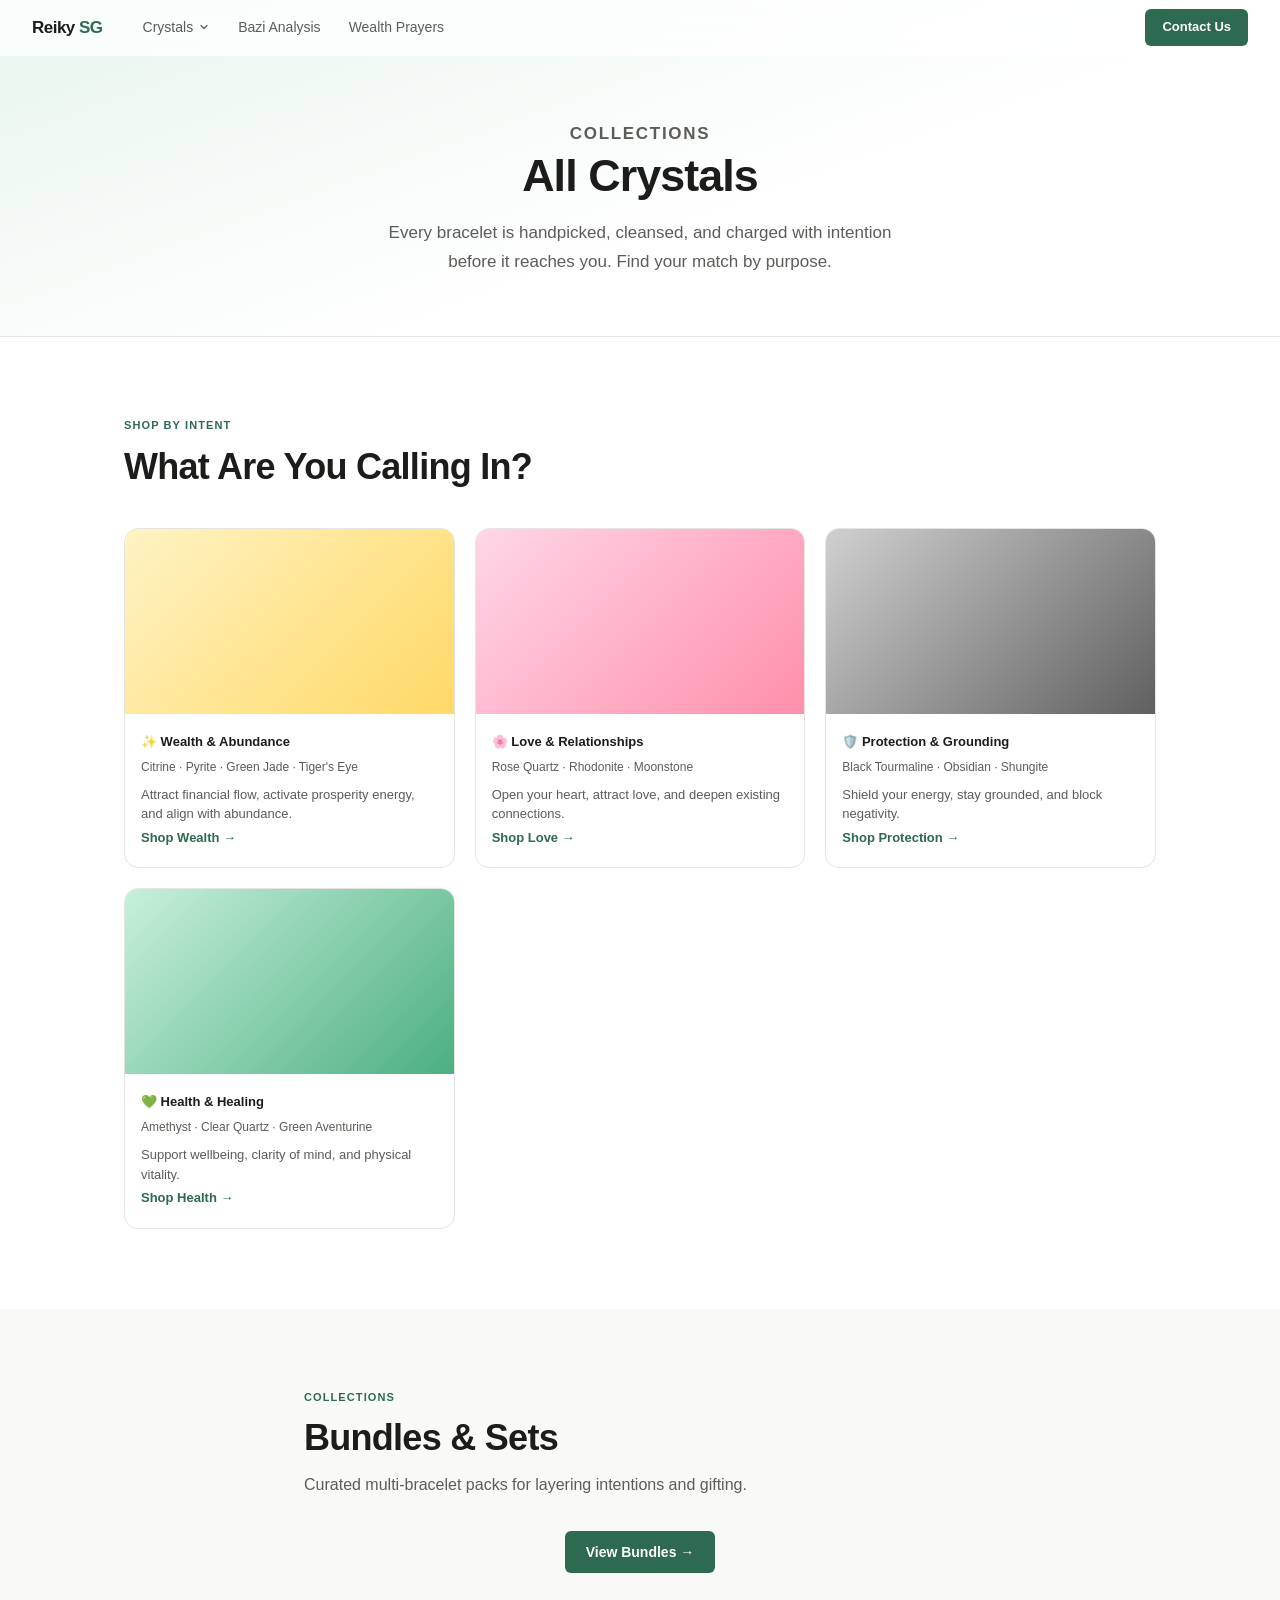
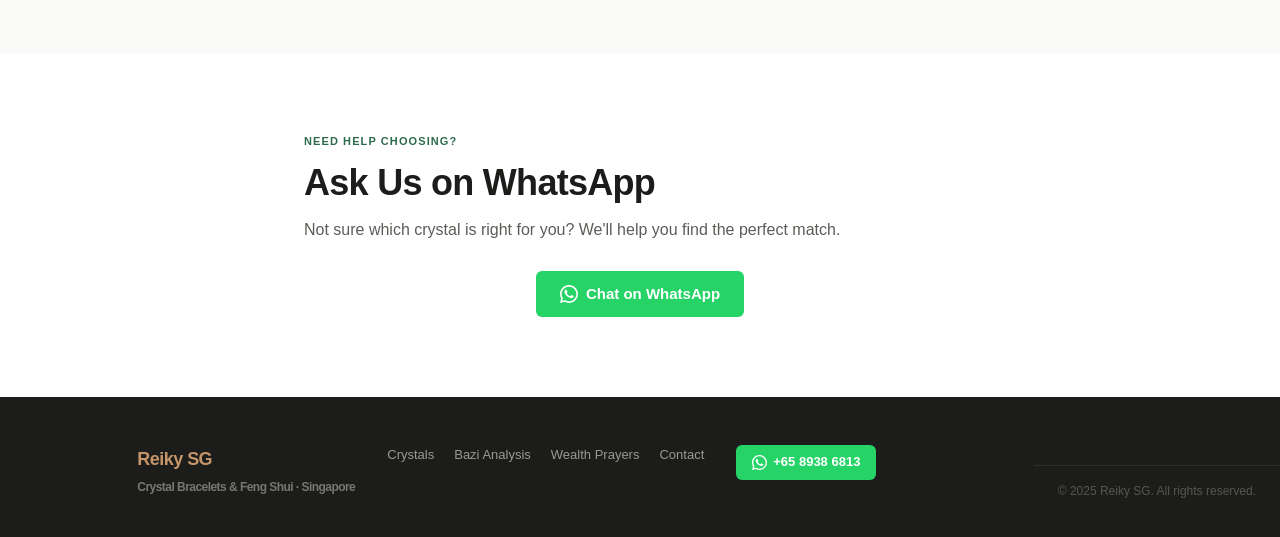
==== crystals/index.html @ 6c7fdbf2 "Initial skeleton: Reiky SG crystal bracelets & feng shui site Full static site with navbar, 9 HTML p" ====
<!DOCTYPE html>
<html lang="en">
<head>
  <meta charset="UTF-8" />
  <meta name="viewport" content="width=device-width, initial-scale=1.0" />
  <title>All Crystals — Reiky SG</title>
  <meta name="description" content="Browse all crystal bracelet collections at Reiky SG. Shop by intention — wealth, love, protection, and healing." />
  <link rel="stylesheet" href="/styles/main.css" />
</head>
<body>

  <div id="nav-root"></div>

  <section class="page-hero">
    <div class="container">
      <p class="section-eyebrow reveal">Collections</p>
      <h1 class="page-hero-title reveal">All Crystals</h1>
      <p class="page-hero-sub reveal">Every bracelet is handpicked, cleansed, and charged with intention before it reaches you. Find your match by purpose.</p>
    </div>
  </section>

  <!-- ── SHOP BY INTENT ── -->
  <section class="section">
    <div class="container">
      <p class="section-eyebrow reveal">Shop by Intent</p>
      <h2 class="section-title reveal">What Are You Calling In?</h2>

      <div class="intent-grid intent-grid--large">

        <a href="/crystals/wealth.html" class="intent-card intent-card--large reveal">
          <div class="intent-img intent-img--wealth"></div>
          <div class="intent-card-body">
            <span class="intent-tag">✨ Wealth &amp; Abundance</span>
            <p class="intent-sub">Citrine · Pyrite · Green Jade · Tiger's Eye</p>
            <p class="intent-desc">Attract financial flow, activate prosperity energy, and align with abundance.</p>
            <span class="service-link">Shop Wealth →</span>
          </div>
        </a>

        <a href="/crystals/love.html" class="intent-card intent-card--large reveal">
          <div class="intent-img intent-img--love"></div>
          <div class="intent-card-body">
            <span class="intent-tag">🌸 Love &amp; Relationships</span>
            <p class="intent-sub">Rose Quartz · Rhodonite · Moonstone</p>
            <p class="intent-desc">Open your heart, attract love, and deepen existing connections.</p>
            <span class="service-link">Shop Love →</span>
          </div>
        </a>

        <a href="/crystals/protection.html" class="intent-card intent-card--large reveal">
          <div class="intent-img intent-img--protection"></div>
          <div class="intent-card-body">
            <span class="intent-tag">🛡️ Protection &amp; Grounding</span>
            <p class="intent-sub">Black Tourmaline · Obsidian · Shungite</p>
            <p class="intent-desc">Shield your energy, stay grounded, and block negativity.</p>
            <span class="service-link">Shop Protection →</span>
          </div>
        </a>

        <a href="/crystals/health.html" class="intent-card intent-card--large reveal">
          <div class="intent-img intent-img--health"></div>
          <div class="intent-card-body">
            <span class="intent-tag">💚 Health &amp; Healing</span>
            <p class="intent-sub">Amethyst · Clear Quartz · Green Aventurine</p>
            <p class="intent-desc">Support wellbeing, clarity of mind, and physical vitality.</p>
            <span class="service-link">Shop Health →</span>
          </div>
        </a>

      </div>
    </div>
  </section>

  <!-- ── BUNDLES ── -->
  <section class="section section-alt">
    <div class="container container--narrow">
      <p class="section-eyebrow reveal">Collections</p>
      <h2 class="section-title reveal">Bundles &amp; Sets</h2>
      <p class="section-sub reveal">Curated multi-bracelet packs for layering intentions and gifting.</p>
      <div style="text-align:center;margin-top:32px;" class="reveal">
        <a href="/crystals/bundles.html" class="btn btn-primary">View Bundles →</a>
      </div>
    </div>
  </section>

  <!-- ── CONTACT ── -->
  <section class="section" id="contact">
    <div class="container container--narrow">
      <p class="section-eyebrow reveal">Need Help Choosing?</p>
      <h2 class="section-title reveal">Ask Us on WhatsApp</h2>
      <p class="section-sub reveal">Not sure which crystal is right for you? We'll help you find the perfect match.</p>
      <div style="text-align:center;margin-top:28px;" class="reveal">
        <a href="https://wa.me/6589386813?text=Hi%20Reiky%20SG!%20I%20need%20help%20choosing%20the%20right%20crystal%20bracelet." class="btn btn-wa" target="_blank" rel="noopener">
          <svg width="18" height="18" viewBox="0 0 24 24" fill="currentColor"><path d="M17.472 14.382c-.297-.149-1.758-.867-2.03-.967-.273-.099-.471-.148-.67.15-.197.297-.767.966-.94 1.164-.173.199-.347.223-.644.075-.297-.15-1.255-.463-2.39-1.475-.883-.788-1.48-1.761-1.653-2.059-.173-.297-.018-.458.13-.606.134-.133.298-.347.446-.52.149-.174.198-.298.298-.497.099-.198.05-.371-.025-.52-.075-.149-.669-1.612-.916-2.207-.242-.579-.487-.5-.669-.51-.173-.008-.371-.01-.57-.01-.198 0-.52.074-.792.372-.272.297-1.04 1.016-1.04 2.479 0 1.462 1.065 2.875 1.213 3.074.149.198 2.096 3.2 5.077 4.487.709.306 1.262.489 1.694.625.712.227 1.36.195 1.871.118.571-.085 1.758-.719 2.006-1.413.248-.694.248-1.289.173-1.413-.074-.124-.272-.198-.57-.347z"/><path d="M12 0C5.373 0 0 5.373 0 12c0 2.127.558 4.126 1.534 5.86L0 24l6.335-1.51A11.955 11.955 0 0012 24c6.627 0 12-5.373 12-12S18.627 0 12 0zm0 21.818a9.818 9.818 0 01-5.001-1.366l-.357-.213-3.76.896.953-3.659-.233-.376A9.792 9.792 0 012.182 12C2.182 6.575 6.575 2.182 12 2.182S21.818 6.575 21.818 12 17.425 21.818 12 21.818z"/></svg>
          Chat on WhatsApp
        </a>
      </div>
    </div>
  </section>

  <footer class="footer">
    <div class="container footer-inner">
      <div class="footer-brand">
        <span class="footer-logo">Reiky <span>SG</span></span>
        <p class="footer-tagline">Crystal Bracelets &amp; Feng Shui · Singapore</p>
      </div>
      <div class="footer-links">
        <a href="/crystals/">Crystals</a>
        <a href="/bazi-analysis.html">Bazi Analysis</a>
        <a href="/wealth-prayers.html">Wealth Prayers</a>
        <a href="/#contact">Contact</a>
      </div>
      <div class="footer-contact">
        <a href="https://wa.me/6589386813" class="btn btn-wa-sm" target="_blank" rel="noopener">
          <svg width="15" height="15" viewBox="0 0 24 24" fill="currentColor"><path d="M17.472 14.382c-.297-.149-1.758-.867-2.03-.967-.273-.099-.471-.148-.67.15-.197.297-.767.966-.94 1.164-.173.199-.347.223-.644.075-.297-.15-1.255-.463-2.39-1.475-.883-.788-1.48-1.761-1.653-2.059-.173-.297-.018-.458.13-.606.134-.133.298-.347.446-.52.149-.174.198-.298.298-.497.099-.198.05-.371-.025-.52-.075-.149-.669-1.612-.916-2.207-.242-.579-.487-.5-.669-.51-.173-.008-.371-.01-.57-.01-.198 0-.52.074-.792.372-.272.297-1.04 1.016-1.04 2.479 0 1.462 1.065 2.875 1.213 3.074.149.198 2.096 3.2 5.077 4.487.709.306 1.262.489 1.694.625.712.227 1.36.195 1.871.118.571-.085 1.758-.719 2.006-1.413.248-.694.248-1.289.173-1.413-.074-.124-.272-.198-.57-.347z"/><path d="M12 0C5.373 0 0 5.373 0 12c0 2.127.558 4.126 1.534 5.86L0 24l6.335-1.51A11.955 11.955 0 0012 24c6.627 0 12-5.373 12-12S18.627 0 12 0zm0 21.818a9.818 9.818 0 01-5.001-1.366l-.357-.213-3.76.896.953-3.659-.233-.376A9.792 9.792 0 012.182 12C2.182 6.575 6.575 2.182 12 2.182S21.818 6.575 21.818 12 17.425 21.818 12 21.818z"/></svg>
          +65 8938 6813
        </a>
      </div>
    </div>
    <div class="footer-bottom">
      <p>&copy; 2025 Reiky SG. All rights reserved.</p>
    </div>
  </footer>

  <script src="/scripts/nav.js"></script>
</body>
</html>
---- styles/main.css ----
/* ── Reset ── */
*, *::before, *::after { box-sizing: border-box; margin: 0; padding: 0; }

/* ── Tokens ── */
:root {
  --bg:           #ffffff;
  --bg-card:      #f9f9f7;
  --bg-hover:     #f0f0ec;
  --border:       #e5e4e0;
  --text:         #1c1c1a;
  --text-muted:   #5c5c58;
  --text-subtle:  #9c9c98;
  --accent:       #2D6A4F;
  --accent-light: #E8F5EE;
  --accent-hover: #255C43;
  --gold:         #C4956A;
  --gold-light:   #FAF3EB;

  --font: 'Inter', -apple-system, BlinkMacSystemFont, 'Segoe UI', sans-serif;
  --radius-sm: 6px;
  --radius-md: 10px;
  --radius-lg: 14px;
  --radius-full: 9999px;
  --shadow-sm: 0 1px 3px rgba(0,0,0,0.08);
  --shadow-md: 0 4px 12px rgba(0,0,0,0.08);
  --shadow-lg: 0 12px 30px rgba(0,0,0,0.10);
  --ease: cubic-bezier(0.4, 0, 0.2, 1);
}

html { font-size: 16px; text-size-adjust: 100%; scroll-behavior: smooth; }
body {
  font-family: var(--font);
  font-size: 16px;
  line-height: 1.6;
  background: var(--bg);
  color: var(--text);
  -webkit-font-smoothing: antialiased;
}
a { color: inherit; text-decoration: none; }
h1,h2,h3,h4,h5,h6 { letter-spacing: -0.02em; line-height: 1.2; }
:focus-visible { outline: 2px solid var(--accent); outline-offset: 3px; border-radius: 4px; }

/* ── Buttons ── */
.btn {
  display: inline-flex; align-items: center; gap: 6px;
  font-family: var(--font); font-size: 14px; font-weight: 600;
  border-radius: var(--radius-sm); cursor: pointer;
  border: 1px solid transparent;
  transition: background 0.15s var(--ease), color 0.15s var(--ease), opacity 0.15s var(--ease);
  white-space: nowrap;
}
.btn-primary { padding: 9px 20px; background: var(--accent); color: #fff; }
.btn-primary:hover { background: var(--accent-hover); }
.btn-outline { padding: 9px 20px; background: var(--bg); color: var(--text); border: 1.5px solid var(--border); border-radius: var(--radius-full); }
.btn-outline:hover { background: var(--bg-card); border-color: var(--text-muted); }
.btn-gold { padding: 9px 20px; background: var(--gold); color: #fff; border-radius: var(--radius-sm); }
.btn-gold:hover { opacity: 0.88; }
.btn-whatsapp { padding: 10px 22px; background: #25D366; color: #fff; border-radius: var(--radius-sm); gap: 8px; font-size: 15px; }
.btn-whatsapp:hover { opacity: 0.88; }
.btn-lg { font-size: 15px; padding: 12px 26px; }

/* ── NAV ── */
.nav {
  position: fixed; top: 0; left: 0; right: 0; z-index: 100;
  height: 56px; display: flex; align-items: center;
  padding: 0 32px; gap: 28px;
  background: rgba(255,255,255,0.75);
  backdrop-filter: blur(18px) saturate(150%);
  -webkit-backdrop-filter: blur(18px) saturate(150%);
  border-bottom: 1px solid transparent;
  transition: background 0.3s var(--ease), border-color 0.3s var(--ease), box-shadow 0.3s var(--ease);
}
.nav.scrolled {
  background: rgba(255,255,255,0.95);
  border-bottom-color: var(--border);
  box-shadow: var(--shadow-sm);
}
.nav-logo {
  font-size: 17px; font-weight: 700; color: var(--text);
  letter-spacing: -0.03em; text-decoration: none; white-space: nowrap;
}
.nav-logo span { color: var(--accent); }
.nav-links {
  display: flex; align-items: center; gap: 4px; flex: 1;
}
.nav-links a, .nav-dropdown-btn {
  font-size: 14px; font-weight: 500; color: var(--text-muted);
  padding: 6px 12px; border-radius: var(--radius-sm);
  background: none; border: none; cursor: pointer; font-family: var(--font);
  display: flex; align-items: center; gap: 5px;
  transition: color 0.15s, background 0.15s;
}
.nav-links a:hover, .nav-dropdown-btn:hover { color: var(--text); background: var(--bg-card); }
.nav-chev { transition: transform 0.2s var(--ease); }
.nav-item { position: relative; }
.nav-item[data-open="true"] .nav-chev { transform: rotate(180deg); }

/* ── NAV DROPDOWN ── */
.nav-dropdown {
  position: absolute; top: calc(100% + 8px); left: 0;
  min-width: 260px; background: var(--bg);
  border: 1px solid var(--border); border-radius: var(--radius-md);
  box-shadow: var(--shadow-lg); padding: 8px;
  opacity: 0; transform: translateY(-6px);
  pointer-events: none;
  transition: opacity 0.18s var(--ease), transform 0.18s var(--ease);
  z-index: 200;
}
.nav-item[data-open="true"] .nav-dropdown { opacity: 1; transform: translateY(0); pointer-events: auto; }

.dropdown-section-head {
  font-size: 11px; font-weight: 600; color: var(--text-subtle);
  text-transform: uppercase; letter-spacing: 0.06em;
  padding: 8px 10px 4px;
}
.dropdown-link {
  display: flex; flex-direction: column; gap: 2px;
  padding: 9px 10px; border-radius: var(--radius-sm);
  transition: background 0.12s;
}
.dropdown-link:hover { background: var(--bg-card); }
.dropdown-link-title { font-size: 13px; font-weight: 500; color: var(--text); }
.dropdown-link-sub { font-size: 12px; color: var(--text-subtle); }
.dropdown-divider { height: 1px; background: var(--border); margin: 6px 0; }

/* ── NAV ACTIONS ── */
.nav-actions { display: flex; align-items: center; gap: 8px; margin-left: auto; }

/* ── NAV MOBILE ── */
.nav-hamburger {
  display: none; flex-direction: column; gap: 5px;
  background: none; border: none; cursor: pointer; padding: 4px; margin-right: 4px;
}
.nav-hamburger span { display: block; width: 20px; height: 2px; background: var(--text); border-radius: 2px; transition: all 0.25s var(--ease); }
.nav-mobile-overlay {
  display: none; position: fixed; inset: 0; background: rgba(0,0,0,0.4); z-index: 90;
}
.nav-mobile-drawer {
  position: fixed; top: 0; right: -100%; width: min(320px, 85vw); height: 100vh;
  background: var(--bg); z-index: 95; padding: 72px 24px 32px;
  overflow-y: auto; transition: right 0.3s var(--ease);
  border-left: 1px solid var(--border);
}
.nav-mobile-drawer.open { right: 0; }
.nav-mobile-drawer a, .nav-mobile-section-btn {
  display: block; padding: 13px 0; font-size: 16px; font-weight: 500;
  border-bottom: 1px solid var(--border); color: var(--text);
  background: none; border-bottom: 1px solid var(--border);
  width: 100%; text-align: left; cursor: pointer; font-family: var(--font);
}
.nav-mobile-sub { padding-left: 16px; display: none; }
.nav-mobile-sub.open { display: block; }
.nav-mobile-sub a { font-size: 14px; color: var(--text-muted); }
@media (max-width: 768px) {
  .nav-hamburger { display: flex; }
  .nav-links, .nav-actions { display: none; }
}

/* ── HERO ── */
.hero {
  min-height: 100vh; display: flex; align-items: center; justify-content: center;
  padding: 120px 24px 80px; text-align: center;
  background: linear-gradient(160deg, var(--gold-light) 0%, var(--bg) 50%, var(--accent-light) 100%);
}
.hero-inner { max-width: 680px; margin: 0 auto; }
.hero-badge {
  display: inline-flex; align-items: center; gap: 8px;
  padding: 5px 14px; background: var(--accent-light);
  border: 1px solid #B8DEC9; border-radius: var(--radius-full);
  font-size: 12px; font-weight: 600; color: var(--accent);
  margin-bottom: 24px; letter-spacing: 0.02em;
}
.hero h1 {
  font-size: clamp(2.2rem, 5vw, 3.5rem); font-weight: 800;
  color: var(--text); margin-bottom: 20px; line-height: 1.1;
  letter-spacing: -0.03em;
}
.hero h1 em { font-style: normal; color: var(--accent); }
.hero p {
  font-size: 1.125rem; color: var(--text-muted); margin-bottom: 36px;
  line-height: 1.7; max-width: 480px; margin-left: auto; margin-right: auto;
}
.hero-cta { display: flex; gap: 12px; justify-content: center; flex-wrap: wrap; margin-bottom: 48px; }
.hero-trust {
  font-size: 12px; color: var(--text-subtle); display: flex;
  align-items: center; gap: 8px; justify-content: center;
}
.hero-trust-dot { width: 4px; height: 4px; border-radius: 50%; background: var(--text-subtle); }

/* ── SECTION SCAFFOLDING ── */
.section { padding: 80px 24px; }
.section-inner { max-width: 1080px; margin: 0 auto; }
.section-label {
  font-size: 11px; font-weight: 700; color: var(--accent);
  text-transform: uppercase; letter-spacing: 0.1em; margin-bottom: 12px;
}
.section-title { font-size: clamp(1.6rem, 3vw, 2.25rem); font-weight: 700; color: var(--text); margin-bottom: 12px; }
.section-sub { font-size: 1rem; color: var(--text-muted); max-width: 520px; line-height: 1.7; }
.section-header { margin-bottom: 48px; }
.section-header--center { text-align: center; }
.section-header--center .section-sub { margin: 0 auto; }
.section-divider { height: 1px; background: var(--border); max-width: 1080px; margin: 0 auto; }

/* ── CARD GRID ── */
.card-grid { display: grid; grid-template-columns: repeat(auto-fill, minmax(280px, 1fr)); gap: 20px; }
.card {
  background: var(--bg-card); border: 1px solid var(--border);
  border-radius: var(--radius-lg); padding: 24px;
  transition: box-shadow 0.2s var(--ease), border-color 0.2s var(--ease);
}
.card:hover { box-shadow: var(--shadow-md); border-color: #ccc; }
.card-icon { font-size: 28px; margin-bottom: 14px; }
.card-title { font-size: 15px; font-weight: 600; color: var(--text); margin-bottom: 8px; }
.card-sub { font-size: 13px; color: var(--text-muted); line-height: 1.6; }
.card-link { font-size: 13px; font-weight: 500; color: var(--accent); margin-top: 14px; display: inline-block; }
.card-link:hover { text-decoration: underline; }

/* ── PRODUCT CARD (crystals) ── */
.product-grid { display: grid; grid-template-columns: repeat(auto-fill, minmax(220px, 1fr)); gap: 20px; }
.product-card {
  background: var(--bg); border: 1px solid var(--border);
  border-radius: var(--radius-lg); overflow: hidden;
  transition: box-shadow 0.2s var(--ease), transform 0.2s var(--ease);
  cursor: pointer;
}
.product-card:hover { box-shadow: var(--shadow-md); transform: translateY(-2px); }
.product-card-img {
  width: 100%; aspect-ratio: 1/1; background: var(--bg-card);
  display: flex; align-items: center; justify-content: center; font-size: 48px;
}
.product-card-body { padding: 14px 16px 18px; }
.product-card-name { font-size: 14px; font-weight: 600; color: var(--text); margin-bottom: 4px; }
.product-card-sub { font-size: 12px; color: var(--text-muted); margin-bottom: 10px; }
.product-card-price { font-size: 15px; font-weight: 700; color: var(--accent); }

/* ── PAGE HERO (inner pages) ── */
.page-hero {
  padding: 120px 24px 60px; text-align: center;
  background: linear-gradient(160deg, var(--accent-light) 0%, var(--bg) 60%);
  border-bottom: 1px solid var(--border);
}
.page-hero h1 { font-size: clamp(1.8rem, 4vw, 2.8rem); font-weight: 800; color: var(--text); margin-bottom: 16px; }
.page-hero p { font-size: 1.0625rem; color: var(--text-muted); max-width: 520px; margin: 0 auto; line-height: 1.7; }

/* ── CONTACT / WHATSAPP SECTION ── */
.contact-section {
  padding: 80px 24px;
  background: var(--bg-card);
  border-top: 1px solid var(--border);
}
.contact-box {
  max-width: 560px; margin: 0 auto;
  background: var(--bg); border: 1px solid var(--border);
  border-radius: var(--radius-lg); padding: 36px;
  box-shadow: var(--shadow-md);
}
.contact-box h2 { font-size: 1.5rem; font-weight: 700; margin-bottom: 8px; }
.contact-box p { font-size: 14px; color: var(--text-muted); margin-bottom: 28px; line-height: 1.6; }
.form-group { margin-bottom: 16px; }
.form-label { display: block; font-size: 13px; font-weight: 500; color: var(--text-muted); margin-bottom: 6px; }
.form-input, .form-select, .form-textarea {
  width: 100%; padding: 10px 14px; font-family: var(--font); font-size: 14px;
  border: 1px solid var(--border); border-radius: var(--radius-sm);
  background: var(--bg); color: var(--text);
  transition: border-color 0.15s;
}
.form-input:focus, .form-select:focus, .form-textarea:focus {
  outline: none; border-color: var(--accent);
}
.form-textarea { resize: vertical; min-height: 96px; }
.form-select { cursor: pointer; appearance: none; background-image: url("data:image/svg+xml,%3Csvg xmlns='http://www.w3.org/2000/svg' width='12' height='12' viewBox='0 0 24 24' fill='none' stroke='%239c9c98' stroke-width='2.5'%3E%3Cpolyline points='6 9 12 15 18 9'/%3E%3C/svg%3E"); background-repeat: no-repeat; background-position: right 12px center; padding-right: 32px; }
.prompt-pills { display: flex; flex-wrap: wrap; gap: 8px; margin-bottom: 20px; }
.prompt-pill {
  padding: 6px 14px; font-size: 12px; font-weight: 500;
  background: var(--bg-card); border: 1px solid var(--border);
  border-radius: var(--radius-full); cursor: pointer; color: var(--text-muted);
  transition: background 0.12s, border-color 0.12s, color 0.12s;
}
.prompt-pill:hover, .prompt-pill.active {
  background: var(--accent-light); border-color: var(--accent); color: var(--accent);
}
.wa-note { font-size: 12px; color: var(--text-subtle); margin-top: 10px; text-align: center; }

/* ── SKELETON PLACEHOLDER ── */
.skeleton-section {
  padding: 80px 24px; text-align: center;
  border: 2px dashed var(--border); border-radius: var(--radius-lg);
  margin: 40px 24px; background: var(--bg-card);
}
.skeleton-section p { color: var(--text-subtle); font-size: 14px; }

/* ── FOOTER ── */
.footer {
  background: var(--text); color: rgba(255,255,255,0.7);
  padding: 40px 32px; display: flex;
  align-items: center; justify-content: space-between;
  flex-wrap: wrap; gap: 20px;
}
.footer-brand { font-size: 18px; font-weight: 700; color: #fff; letter-spacing: -0.03em; }
.footer-brand span { color: var(--gold); }
.footer-wa {
  display: inline-flex; align-items: center; gap: 8px;
  background: #25D366; color: #fff; padding: 10px 20px;
  border-radius: var(--radius-sm); font-size: 14px; font-weight: 600;
  transition: opacity 0.15s;
}
.footer-wa:hover { opacity: 0.88; }
.footer-right { display: flex; align-items: center; gap: 16px; flex-wrap: wrap; }
.footer-copy { font-size: 12px; color: rgba(255,255,255,0.4); }

/* ── SCROLL REVEAL ── */
.reveal {
  opacity: 0; transform: translateY(22px);
  transition: opacity 0.55s cubic-bezier(0.22, 1, 0.36, 1), transform 0.55s cubic-bezier(0.22, 1, 0.36, 1);
}
.reveal--visible { opacity: 1; transform: translateY(0); }
@media (prefers-reduced-motion: reduce) { .reveal { opacity: 1; transform: none; transition: none; } }

/* ── CONTAINER ── */
.container { max-width: 1080px; margin: 0 auto; padding: 0 24px; }
.container--narrow { max-width: 720px; margin: 0 auto; padding: 0 24px; }

/* ── SECTION EXTRAS ── */
.section-alt { background: var(--bg-card); }
.section-eyebrow {
  font-size: 11px; font-weight: 700; color: var(--accent);
  text-transform: uppercase; letter-spacing: 0.1em; margin-bottom: 10px;
}
.section-sub { font-size: 1rem; color: var(--text-muted); max-width: 540px; line-height: 1.7; margin-top: 12px; }

/* ── HERO EXTRAS ── */
.hero-eyebrow {
  display: inline-block; font-size: 12px; font-weight: 600; color: var(--accent);
  background: var(--accent-light); padding: 5px 14px; border-radius: var(--radius-full);
  margin-bottom: 20px; letter-spacing: 0.04em;
}
.hero-headline {
  font-size: clamp(2.2rem, 5vw, 3.5rem); font-weight: 800;
  color: var(--text); margin-bottom: 20px; line-height: 1.1; letter-spacing: -0.03em;
}
.hero-sub {
  font-size: 1.0625rem; color: var(--text-muted); margin-bottom: 36px;
  line-height: 1.7; max-width: 480px; margin-left: auto; margin-right: auto;
}
.hero-cta { display: flex; gap: 12px; justify-content: center; flex-wrap: wrap; }

/* ── PAGE HERO EXTRAS ── */
.page-hero-title { font-size: clamp(1.9rem, 4vw, 2.8rem); font-weight: 800; color: var(--text); margin-bottom: 16px; }
.page-hero-sub { font-size: 1.0625rem; color: var(--text-muted); max-width: 560px; margin: 0 auto; line-height: 1.7; }
.page-hero--wealth { background: linear-gradient(160deg, #FFF9E6 0%, var(--bg) 60%); border-bottom: 1px solid var(--border); }
.page-hero--love   { background: linear-gradient(160deg, #FFF0F5 0%, var(--bg) 60%); border-bottom: 1px solid var(--border); }
.page-hero--protection { background: linear-gradient(160deg, #F0F0F0 0%, var(--bg) 60%); border-bottom: 1px solid var(--border); }
.page-hero--health { background: linear-gradient(160deg, var(--accent-light) 0%, var(--bg) 60%); border-bottom: 1px solid var(--border); }

/* ── SERVICES GRID ── */
.services-grid { display: grid; grid-template-columns: repeat(auto-fill, minmax(260px, 1fr)); gap: 20px; margin-top: 40px; }
.service-card {
  display: block; background: var(--bg); border: 1px solid var(--border);
  border-radius: var(--radius-lg); padding: 28px 24px;
  transition: box-shadow 0.2s var(--ease), transform 0.2s var(--ease), border-color 0.2s var(--ease);
  text-decoration: none;
}
.service-card:hover { box-shadow: var(--shadow-md); transform: translateY(-2px); border-color: var(--accent); }
.service-icon { font-size: 32px; margin-bottom: 16px; }
.service-card h3 { font-size: 16px; font-weight: 700; color: var(--text); margin-bottom: 8px; }
.service-card p { font-size: 14px; color: var(--text-muted); line-height: 1.6; margin-bottom: 14px; }
.service-link { font-size: 13px; font-weight: 600; color: var(--accent); }

/* ── INTENT GRID ── */
.intent-grid { display: grid; grid-template-columns: repeat(auto-fill, minmax(220px, 1fr)); gap: 20px; margin-top: 40px; }
.intent-grid--large { grid-template-columns: repeat(auto-fill, minmax(280px, 1fr)); }
.intent-card {
  display: block; background: var(--bg); border: 1px solid var(--border);
  border-radius: var(--radius-lg); overflow: hidden; text-decoration: none;
  transition: box-shadow 0.2s var(--ease), transform 0.2s var(--ease);
}
.intent-card:hover { box-shadow: var(--shadow-md); transform: translateY(-2px); }
.intent-card--large .intent-img { aspect-ratio: 16/9; }
.intent-img { width: 100%; aspect-ratio: 4/3; background: var(--bg-card); }
.intent-img--wealth    { background: linear-gradient(135deg, #FFF3C4, #FFD966); }
.intent-img--love      { background: linear-gradient(135deg, #FFD6E8, #FF8FAB); }
.intent-img--protection { background: linear-gradient(135deg, #D0D0D0, #606060); }
.intent-img--health    { background: linear-gradient(135deg, #C8F0DC, #4CAF82); }
.intent-card-body { padding: 14px 16px 18px; }
.intent-tag { font-size: 13px; font-weight: 600; color: var(--text); }
.intent-sub { font-size: 12px; color: var(--text-muted); margin-top: 4px; }
.intent-desc { font-size: 13px; color: var(--text-muted); margin-top: 8px; line-height: 1.5; }

/* ── PILLARS ── */
.pillars-grid { display: grid; grid-template-columns: repeat(auto-fill, minmax(200px, 1fr)); gap: 24px; margin-top: 40px; }
.pillar { background: var(--bg); border: 1px solid var(--border); border-radius: var(--radius-lg); padding: 24px 20px; }
.pillar-icon { font-size: 28px; margin-bottom: 12px; }
.pillar h4 { font-size: 14px; font-weight: 700; color: var(--text); margin-bottom: 6px; }
.pillar p { font-size: 13px; color: var(--text-muted); line-height: 1.6; }

/* ── PRODUCT CARDS (detail pages) ── */
.product-grid { display: grid; grid-template-columns: repeat(auto-fill, minmax(220px, 1fr)); gap: 20px; margin-top: 40px; }
.product-card {
  background: var(--bg); border: 1px solid var(--border);
  border-radius: var(--radius-lg); overflow: hidden;
  transition: box-shadow 0.2s var(--ease), transform 0.2s var(--ease);
}
.product-card:hover { box-shadow: var(--shadow-md); transform: translateY(-2px); }
.product-img {
  width: 100%; aspect-ratio: 1/1;
  background: var(--bg-card);
  display: flex; align-items: center; justify-content: center;
}
.product-img--citrine         { background: linear-gradient(135deg, #FFF3C4, #FFD966); }
.product-img--pyrite          { background: linear-gradient(135deg, #F5EAC8, #C4A84A); }
.product-img--jade            { background: linear-gradient(135deg, #C8F0DC, #2D6A4F); }
.product-img--tigers-eye      { background: linear-gradient(135deg, #F5DEB3, #8B6914); }
.product-img--rose-quartz     { background: linear-gradient(135deg, #FFD6E8, #FF8FAB); }
.product-img--rhodonite       { background: linear-gradient(135deg, #F4C2C2, #C25B6A); }
.product-img--moonstone       { background: linear-gradient(135deg, #E8ECFF, #9BACD0); }
.product-img--black-tourmaline { background: linear-gradient(135deg, #404040, #111); }
.product-img--obsidian        { background: linear-gradient(135deg, #2A2A2A, #000); }
.product-img--shungite        { background: linear-gradient(135deg, #3D3D3D, #1A1A1A); }
.product-img--amethyst        { background: linear-gradient(135deg, #E8D5F0, #9B59B6); }
.product-img--clear-quartz    { background: linear-gradient(135deg, #F0F0F0, #C8C8D8); }
.product-img--aventurine      { background: linear-gradient(135deg, #C8F0DC, #52AF7A); }
.product-img--bundle-wealth   { background: linear-gradient(135deg, #FFF3C4 33%, #C8F0DC 66%, #F5EAC8 100%); }
.product-img--bundle-love     { background: linear-gradient(135deg, #FFD6E8 33%, #F4C2C2 66%, #F0F0F0 100%); }
.product-img--bundle-protection { background: linear-gradient(135deg, #404040 33%, #2A2A2A 66%, #3D3D3D 100%); }
.product-img--bundle-complete  { background: linear-gradient(135deg, #FFF3C4 25%, #FFD6E8 50%, #404040 75%, #C8F0DC 100%); }
.product-img--bundle-gift      { background: linear-gradient(135deg, var(--accent-light), var(--gold-light)); }
.product-body { padding: 14px 16px 18px; }
.product-name { font-size: 14px; font-weight: 700; color: var(--text); margin-bottom: 3px; }
.product-stone { font-size: 11px; font-weight: 500; color: var(--accent); text-transform: uppercase; letter-spacing: 0.04em; margin-bottom: 8px; }
.product-desc { font-size: 13px; color: var(--text-muted); line-height: 1.6; margin-bottom: 14px; }
.btn-enquire {
  display: inline-flex; align-items: center; gap: 6px;
  font-size: 12px; font-weight: 600; color: var(--accent);
  background: var(--accent-light); border: 1px solid #B8DEC9;
  border-radius: var(--radius-sm); padding: 6px 14px;
  transition: background 0.15s, border-color 0.15s; text-decoration: none;
}
.btn-enquire:hover { background: #D6ECDF; border-color: var(--accent); }

/* ── FEATURE LIST ── */
.feature-list { list-style: none; padding: 0; margin-top: 32px; display: flex; flex-direction: column; gap: 12px; }
.feature-list li {
  display: flex; align-items: flex-start; gap: 10px;
  font-size: 14px; color: var(--text-muted); line-height: 1.6;
  padding: 12px 16px; background: var(--bg); border: 1px solid var(--border);
  border-radius: var(--radius-sm);
}
.feature-list li::before {
  content: '✓'; font-size: 13px; font-weight: 700; color: var(--accent);
  flex-shrink: 0; margin-top: 2px;
}

/* ── STEPS ── */
.steps-list { list-style: none; padding: 0; margin-top: 36px; display: flex; flex-direction: column; gap: 20px; }
.step { display: flex; gap: 16px; align-items: flex-start; }
.step-num {
  width: 32px; height: 32px; border-radius: 50%; background: var(--accent); color: #fff;
  display: flex; align-items: center; justify-content: center;
  font-size: 14px; font-weight: 700; flex-shrink: 0; margin-top: 2px;
}
.step h4 { font-size: 15px; font-weight: 700; color: var(--text); margin-bottom: 4px; }
.step p { font-size: 13px; color: var(--text-muted); line-height: 1.6; }

/* ── CONTACT CARD ── */
.contact-card {
  background: var(--bg); border: 1px solid var(--border);
  border-radius: var(--radius-lg); padding: 32px;
  box-shadow: var(--shadow-md); margin-top: 32px;
}
.prompt-label { font-size: 12px; font-weight: 600; color: var(--text-subtle); margin-bottom: 12px; text-transform: uppercase; letter-spacing: 0.05em; }
.contact-form { margin-top: 16px; display: flex; flex-direction: column; gap: 12px; }
.contact-textarea {
  width: 100%; padding: 12px 14px; font-family: var(--font); font-size: 14px;
  border: 1px solid var(--border); border-radius: var(--radius-sm);
  background: var(--bg); color: var(--text); resize: vertical; min-height: 100px;
  transition: border-color 0.15s;
}
.contact-textarea:focus { outline: none; border-color: var(--accent); }

/* ── WA BUTTON VARIANTS ── */
.btn-wa {
  display: inline-flex; align-items: center; gap: 8px;
  background: #25D366; color: #fff; font-size: 15px; font-weight: 600;
  padding: 11px 24px; border-radius: var(--radius-sm); border: none; cursor: pointer;
  transition: opacity 0.15s; text-decoration: none; font-family: var(--font);
}
.btn-wa:hover { opacity: 0.88; }
.btn-wa-sm {
  display: inline-flex; align-items: center; gap: 6px;
  background: #25D366; color: #fff; font-size: 13px; font-weight: 600;
  padding: 7px 16px; border-radius: var(--radius-sm); border: none;
  transition: opacity 0.15s; text-decoration: none;
}
.btn-wa-sm:hover { opacity: 0.88; }

/* ── FOOTER (updated) ── */
.footer { background: var(--text); color: rgba(255,255,255,0.65); padding: 48px 0 0; }
.footer-inner {
  display: flex; flex-wrap: wrap; gap: 32px;
  align-items: flex-start; justify-content: space-between;
  padding-bottom: 40px;
}
.footer-logo { font-size: 18px; font-weight: 700; color: #fff; letter-spacing: -0.03em; }
.footer-logo span { color: var(--gold); }
.footer-tagline { font-size: 12px; color: rgba(255,255,255,0.4); margin-top: 4px; }
.footer-links { display: flex; flex-wrap: wrap; gap: 20px; align-items: center; }
.footer-links a { font-size: 13px; color: rgba(255,255,255,0.55); transition: color 0.15s; }
.footer-links a:hover { color: #fff; }
.footer-bottom {
  border-top: 1px solid rgba(255,255,255,0.08);
  padding: 16px 24px; text-align: center;
}
.footer-bottom p { font-size: 12px; color: rgba(255,255,255,0.25); }

/* ── RESPONSIVE ── */
@media (max-width: 640px) {
  .hero { padding: 100px 20px 60px; }
  .section { padding: 56px 20px; }
  .contact-card { padding: 24px 16px; }
  .footer-inner { flex-direction: column; }
  .footer-links { gap: 12px; }
}
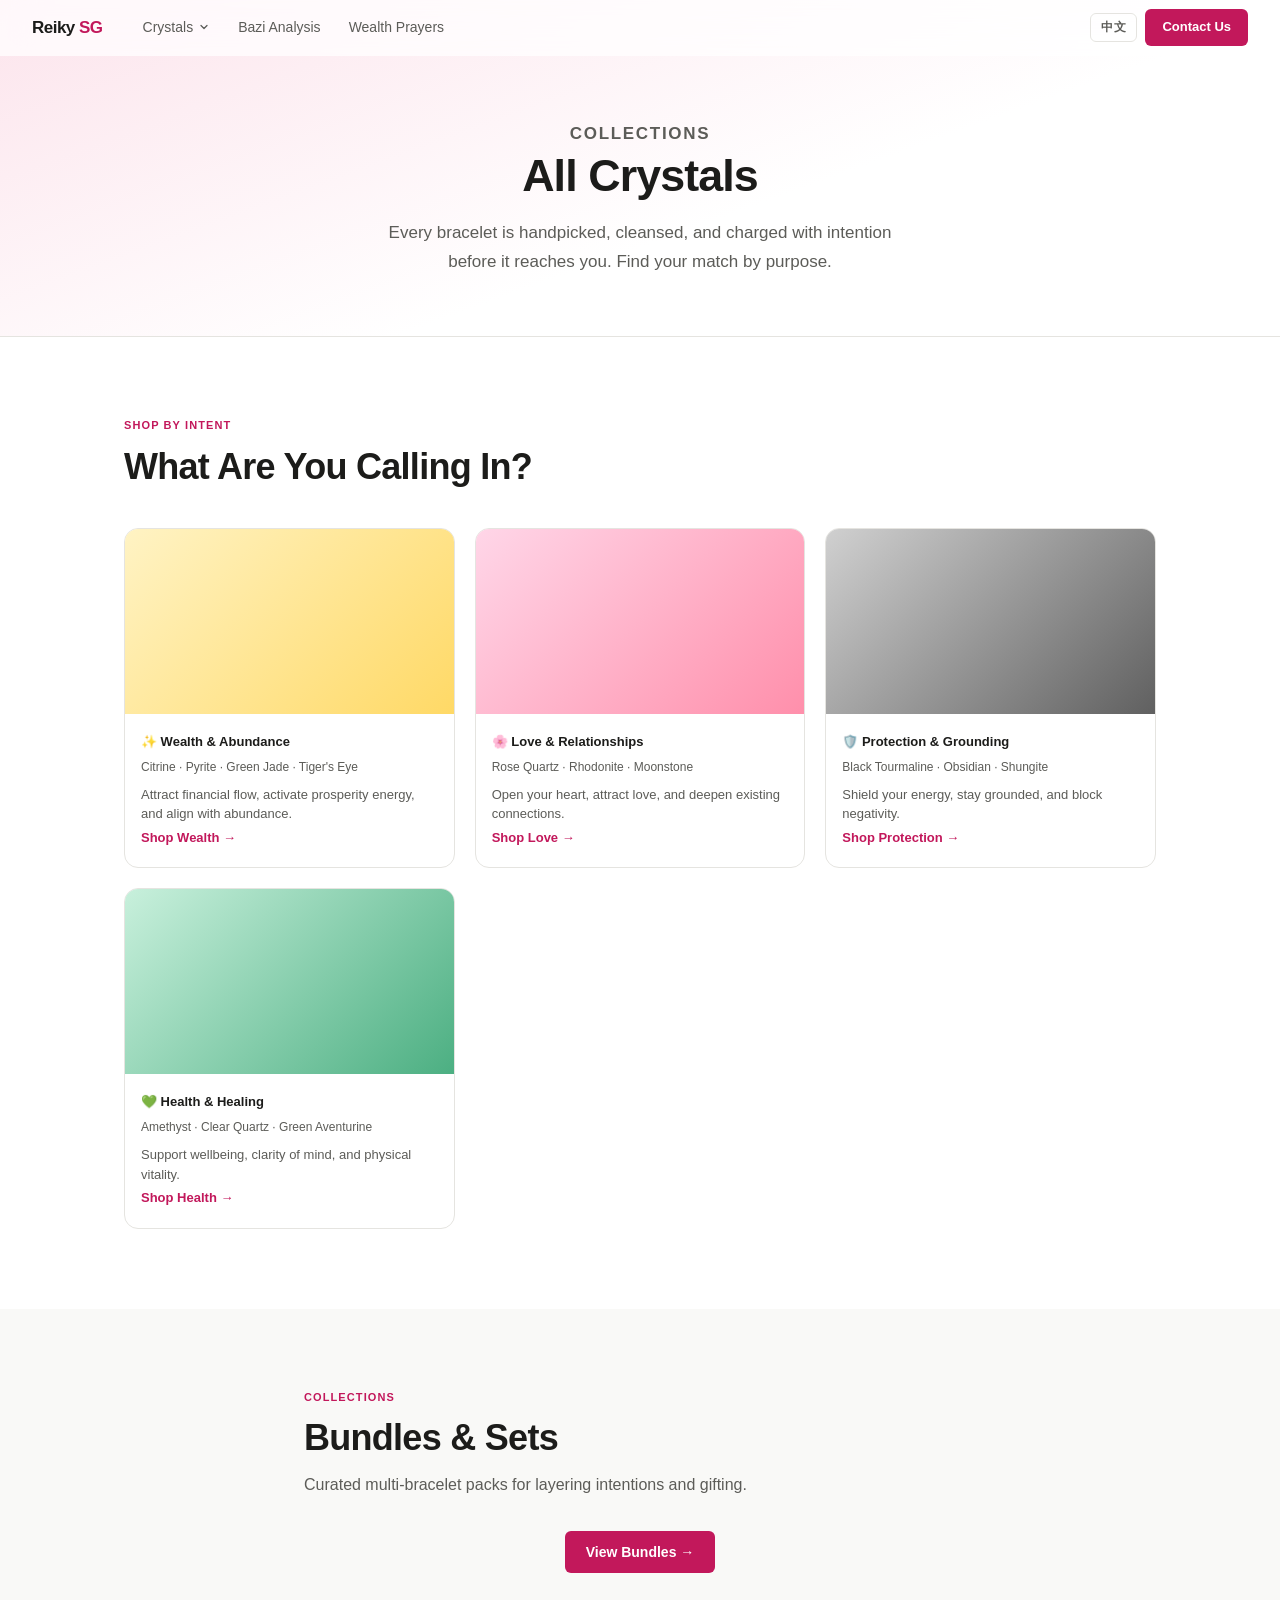
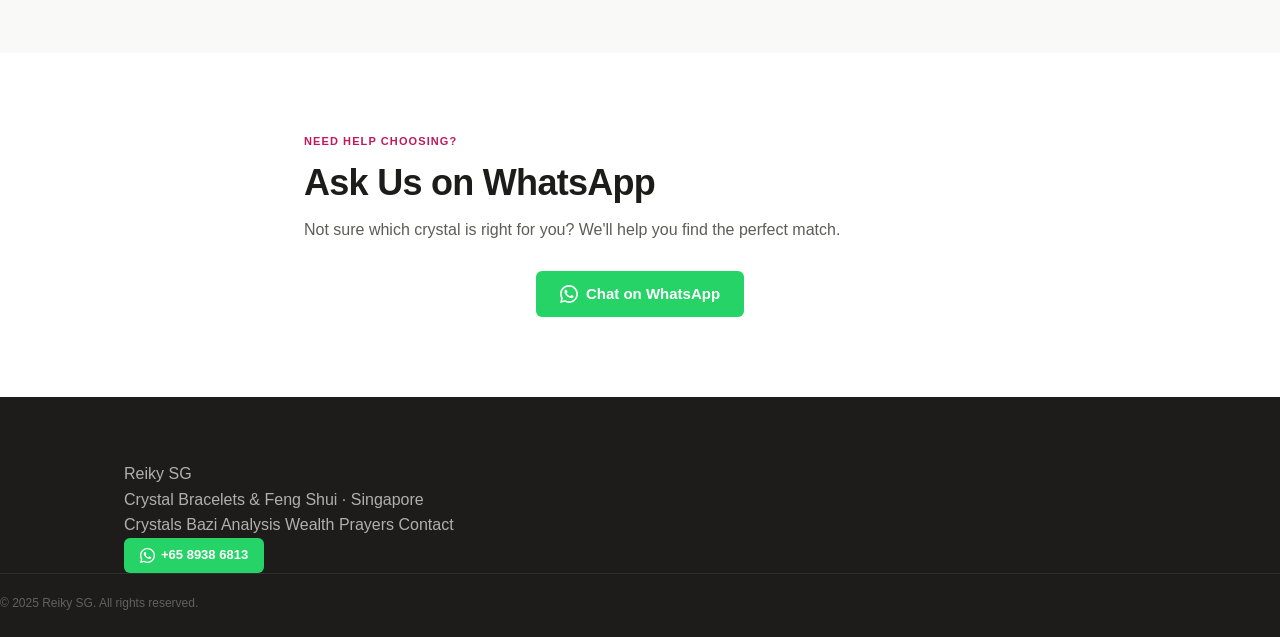
==== commit 2eaad1e6: "Add EN/ZH language toggle to all 11 website pages - New scripts/i18n.js: full EN/ZH dictionary (~300" ====
--- a/crystals/index.html
+++ b/crystals/index.html
@@ -13,57 +13,57 @@
 
   <section class="page-hero">
     <div class="container">
-      <p class="section-eyebrow reveal">Collections</p>
-      <h1 class="page-hero-title reveal">All Crystals</h1>
-      <p class="page-hero-sub reveal">Every bracelet is handpicked, cleansed, and charged with intention before it reaches you. Find your match by purpose.</p>
+      <p class="section-eyebrow reveal" data-i18n="all_crystals_eyebrow">Collections</p>
+      <h1 class="page-hero-title reveal" data-i18n="all_crystals_h1">All Crystals</h1>
+      <p class="page-hero-sub reveal" data-i18n="all_crystals_sub">Every bracelet is handpicked, cleansed, and charged with intention before it reaches you. Find your match by purpose.</p>
     </div>
   </section>
 
   <!-- ── SHOP BY INTENT ── -->
   <section class="section">
     <div class="container">
-      <p class="section-eyebrow reveal">Shop by Intent</p>
-      <h2 class="section-title reveal">What Are You Calling In?</h2>
+      <p class="section-eyebrow reveal" data-i18n="shop_by_intent_eyebrow">Shop by Intent</p>
+      <h2 class="section-title reveal" data-i18n="shop_by_intent_title">What Are You Calling In?</h2>
 
       <div class="intent-grid intent-grid--large">
 
         <a href="/crystals/wealth.html" class="intent-card intent-card--large reveal">
           <div class="intent-img intent-img--wealth"></div>
           <div class="intent-card-body">
-            <span class="intent-tag">✨ Wealth &amp; Abundance</span>
+            <span class="intent-tag" data-i18n="intent_wealth_tag">✨ Wealth &amp; Abundance</span>
             <p class="intent-sub">Citrine · Pyrite · Green Jade · Tiger's Eye</p>
-            <p class="intent-desc">Attract financial flow, activate prosperity energy, and align with abundance.</p>
-            <span class="service-link">Shop Wealth →</span>
+            <p class="intent-desc" data-i18n="intent_wealth_desc">Attract financial flow, activate prosperity energy, and align with abundance.</p>
+            <span class="service-link" data-i18n="intent_shop_wealth">Shop Wealth →</span>
           </div>
         </a>
 
         <a href="/crystals/love.html" class="intent-card intent-card--large reveal">
           <div class="intent-img intent-img--love"></div>
           <div class="intent-card-body">
-            <span class="intent-tag">🌸 Love &amp; Relationships</span>
+            <span class="intent-tag" data-i18n="intent_love_tag">🌸 Love &amp; Relationships</span>
             <p class="intent-sub">Rose Quartz · Rhodonite · Moonstone</p>
-            <p class="intent-desc">Open your heart, attract love, and deepen existing connections.</p>
-            <span class="service-link">Shop Love →</span>
+            <p class="intent-desc" data-i18n="intent_love_desc">Open your heart, attract love, and deepen existing connections.</p>
+            <span class="service-link" data-i18n="intent_shop_love">Shop Love →</span>
           </div>
         </a>
 
         <a href="/crystals/protection.html" class="intent-card intent-card--large reveal">
           <div class="intent-img intent-img--protection"></div>
           <div class="intent-card-body">
-            <span class="intent-tag">🛡️ Protection &amp; Grounding</span>
+            <span class="intent-tag" data-i18n="intent_protection_tag">🛡️ Protection &amp; Grounding</span>
             <p class="intent-sub">Black Tourmaline · Obsidian · Shungite</p>
-            <p class="intent-desc">Shield your energy, stay grounded, and block negativity.</p>
-            <span class="service-link">Shop Protection →</span>
+            <p class="intent-desc" data-i18n="intent_protection_desc">Shield your energy, stay grounded, and block negativity.</p>
+            <span class="service-link" data-i18n="intent_shop_protection">Shop Protection →</span>
           </div>
         </a>
 
         <a href="/crystals/health.html" class="intent-card intent-card--large reveal">
           <div class="intent-img intent-img--health"></div>
           <div class="intent-card-body">
-            <span class="intent-tag">💚 Health &amp; Healing</span>
+            <span class="intent-tag" data-i18n="intent_health_tag">💚 Health &amp; Healing</span>
             <p class="intent-sub">Amethyst · Clear Quartz · Green Aventurine</p>
-            <p class="intent-desc">Support wellbeing, clarity of mind, and physical vitality.</p>
-            <span class="service-link">Shop Health →</span>
+            <p class="intent-desc" data-i18n="intent_health_desc">Support wellbeing, clarity of mind, and physical vitality.</p>
+            <span class="service-link" data-i18n="intent_shop_health">Shop Health →</span>
           </div>
         </a>
 
@@ -74,11 +74,11 @@
   <!-- ── BUNDLES ── -->
   <section class="section section-alt">
     <div class="container container--narrow">
-      <p class="section-eyebrow reveal">Collections</p>
-      <h2 class="section-title reveal">Bundles &amp; Sets</h2>
-      <p class="section-sub reveal">Curated multi-bracelet packs for layering intentions and gifting.</p>
+      <p class="section-eyebrow reveal" data-i18n="all_bundles_eyebrow">Collections</p>
+      <h2 class="section-title reveal" data-i18n="all_bundles_title">Bundles &amp; Sets</h2>
+      <p class="section-sub reveal" data-i18n="all_bundles_sub">Curated multi-bracelet packs for layering intentions and gifting.</p>
       <div style="text-align:center;margin-top:32px;" class="reveal">
-        <a href="/crystals/bundles.html" class="btn btn-primary">View Bundles →</a>
+        <a href="/crystals/bundles.html" class="btn btn-primary" data-i18n="btn_view_bundles">View Bundles →</a>
       </div>
     </div>
   </section>
@@ -86,13 +86,13 @@
   <!-- ── CONTACT ── -->
   <section class="section" id="contact">
     <div class="container container--narrow">
-      <p class="section-eyebrow reveal">Need Help Choosing?</p>
-      <h2 class="section-title reveal">Ask Us on WhatsApp</h2>
-      <p class="section-sub reveal">Not sure which crystal is right for you? We'll help you find the perfect match.</p>
+      <p class="section-eyebrow reveal" data-i18n="all_contact_eyebrow">Need Help Choosing?</p>
+      <h2 class="section-title reveal" data-i18n="all_contact_title">Ask Us on WhatsApp</h2>
+      <p class="section-sub reveal" data-i18n="all_contact_sub">Not sure which crystal is right for you? We'll help you find the perfect match.</p>
       <div style="text-align:center;margin-top:28px;" class="reveal">
         <a href="https://wa.me/6589386813?text=Hi%20Reiky%20SG!%20I%20need%20help%20choosing%20the%20right%20crystal%20bracelet." class="btn btn-wa" target="_blank" rel="noopener">
           <svg width="18" height="18" viewBox="0 0 24 24" fill="currentColor"><path d="M17.472 14.382c-.297-.149-1.758-.867-2.03-.967-.273-.099-.471-.148-.67.15-.197.297-.767.966-.94 1.164-.173.199-.347.223-.644.075-.297-.15-1.255-.463-2.39-1.475-.883-.788-1.48-1.761-1.653-2.059-.173-.297-.018-.458.13-.606.134-.133.298-.347.446-.52.149-.174.198-.298.298-.497.099-.198.05-.371-.025-.52-.075-.149-.669-1.612-.916-2.207-.242-.579-.487-.5-.669-.51-.173-.008-.371-.01-.57-.01-.198 0-.52.074-.792.372-.272.297-1.04 1.016-1.04 2.479 0 1.462 1.065 2.875 1.213 3.074.149.198 2.096 3.2 5.077 4.487.709.306 1.262.489 1.694.625.712.227 1.36.195 1.871.118.571-.085 1.758-.719 2.006-1.413.248-.694.248-1.289.173-1.413-.074-.124-.272-.198-.57-.347z"/><path d="M12 0C5.373 0 0 5.373 0 12c0 2.127.558 4.126 1.534 5.86L0 24l6.335-1.51A11.955 11.955 0 0012 24c6.627 0 12-5.373 12-12S18.627 0 12 0zm0 21.818a9.818 9.818 0 01-5.001-1.366l-.357-.213-3.76.896.953-3.659-.233-.376A9.792 9.792 0 012.182 12C2.182 6.575 6.575 2.182 12 2.182S21.818 6.575 21.818 12 17.425 21.818 12 21.818z"/></svg>
-          Chat on WhatsApp
+          <span data-i18n="btn_chat_wa">Chat on WhatsApp</span>
         </a>
       </div>
     </div>
@@ -102,13 +102,13 @@
     <div class="container footer-inner">
       <div class="footer-brand">
         <span class="footer-logo">Reiky <span>SG</span></span>
-        <p class="footer-tagline">Crystal Bracelets &amp; Feng Shui · Singapore</p>
+        <p class="footer-tagline" data-i18n="footer_tagline">Crystal Bracelets &amp; Feng Shui · Singapore</p>
       </div>
       <div class="footer-links">
-        <a href="/crystals/">Crystals</a>
-        <a href="/bazi-analysis.html">Bazi Analysis</a>
-        <a href="/wealth-prayers.html">Wealth Prayers</a>
-        <a href="/#contact">Contact</a>
+        <a href="/crystals/" data-i18n="footer_crystals">Crystals</a>
+        <a href="/bazi-analysis.html" data-i18n="footer_bazi">Bazi Analysis</a>
+        <a href="/wealth-prayers.html" data-i18n="footer_prayers">Wealth Prayers</a>
+        <a href="/#contact" data-i18n="footer_contact">Contact</a>
       </div>
       <div class="footer-contact">
         <a href="https://wa.me/6589386813" class="btn btn-wa-sm" target="_blank" rel="noopener">
@@ -118,10 +118,11 @@
       </div>
     </div>
     <div class="footer-bottom">
-      <p>&copy; 2025 Reiky SG. All rights reserved.</p>
+      <p data-i18n="footer_copyright_25">&copy; 2025 Reiky SG. All rights reserved.</p>
     </div>
   </footer>
 
+  <script src="/scripts/i18n.js"></script>
   <script src="/scripts/nav.js"></script>
 </body>
 </html>
--- a/styles/main.css
+++ b/styles/main.css
@@ -10,9 +10,9 @@
   --text:         #1c1c1a;
   --text-muted:   #5c5c58;
   --text-subtle:  #9c9c98;
-  --accent:       #2D6A4F;
-  --accent-light: #E8F5EE;
-  --accent-hover: #255C43;
+  --accent:       #C2185B;
+  --accent-light: #FCE4EC;
+  --accent-hover: #AD1457;
   --gold:         #C4956A;
   --gold-light:   #FAF3EB;
 
@@ -126,6 +126,30 @@
 /* ── NAV ACTIONS ── */
 .nav-actions { display: flex; align-items: center; gap: 8px; margin-left: auto; }
 
+/* ── LANGUAGE TOGGLE ── */
+.lang-toggle {
+  background: none;
+  border: 1px solid var(--border);
+  border-radius: var(--radius-sm);
+  color: var(--text-muted);
+  cursor: pointer;
+  font-size: 12px;
+  font-weight: 600;
+  letter-spacing: .04em;
+  padding: 5px 10px;
+  transition: border-color .15s, color .15s;
+}
+.lang-toggle:hover { border-color: var(--accent); color: var(--accent); }
+.lang-toggle--mobile {
+  display: block;
+  width: 100%;
+  text-align: left;
+  border: 1px solid var(--border);
+  border-radius: var(--radius-sm);
+  padding: 10px 16px;
+  font-size: 14px;
+}
+
 /* ── NAV MOBILE ── */
 .nav-hamburger {
   display: none; flex-direction: column; gap: 5px;
@@ -166,7 +190,7 @@
 .hero-badge {
   display: inline-flex; align-items: center; gap: 8px;
   padding: 5px 14px; background: var(--accent-light);
-  border: 1px solid #B8DEC9; border-radius: var(--radius-full);
+  border: 1px solid #F48FB1; border-radius: var(--radius-full);
   font-size: 12px; font-weight: 600; color: var(--accent);
   margin-bottom: 24px; letter-spacing: 0.02em;
 }
@@ -289,24 +313,6 @@
 }
 .skeleton-section p { color: var(--text-subtle); font-size: 14px; }
 
-/* ── FOOTER ── */
-.footer {
-  background: var(--text); color: rgba(255,255,255,0.7);
-  padding: 40px 32px; display: flex;
-  align-items: center; justify-content: space-between;
-  flex-wrap: wrap; gap: 20px;
-}
-.footer-brand { font-size: 18px; font-weight: 700; color: #fff; letter-spacing: -0.03em; }
-.footer-brand span { color: var(--gold); }
-.footer-wa {
-  display: inline-flex; align-items: center; gap: 8px;
-  background: #25D366; color: #fff; padding: 10px 20px;
-  border-radius: var(--radius-sm); font-size: 14px; font-weight: 600;
-  transition: opacity 0.15s;
-}
-.footer-wa:hover { opacity: 0.88; }
-.footer-right { display: flex; align-items: center; gap: 16px; flex-wrap: wrap; }
-.footer-copy { font-size: 12px; color: rgba(255,255,255,0.4); }
 
 /* ── SCROLL REVEAL ── */
 .reveal {
@@ -431,11 +437,11 @@
 .btn-enquire {
   display: inline-flex; align-items: center; gap: 6px;
   font-size: 12px; font-weight: 600; color: var(--accent);
-  background: var(--accent-light); border: 1px solid #B8DEC9;
+  background: var(--accent-light); border: 1px solid #F48FB1;
   border-radius: var(--radius-sm); padding: 6px 14px;
   transition: background 0.15s, border-color 0.15s; text-decoration: none;
 }
-.btn-enquire:hover { background: #D6ECDF; border-color: var(--accent); }
+.btn-enquire:hover { background: #F8BBD9; border-color: var(--accent); }
 
 /* ── FEATURE LIST ── */
 .feature-list { list-style: none; padding: 0; margin-top: 32px; display: flex; flex-direction: column; gap: 12px; }
@@ -493,30 +499,489 @@
 }
 .btn-wa-sm:hover { opacity: 0.88; }
 
-/* ── FOOTER (updated) ── */
-.footer { background: var(--text); color: rgba(255,255,255,0.65); padding: 48px 0 0; }
-.footer-inner {
-  display: flex; flex-wrap: wrap; gap: 32px;
-  align-items: flex-start; justify-content: space-between;
-  padding-bottom: 40px;
-}
-.footer-logo { font-size: 18px; font-weight: 700; color: #fff; letter-spacing: -0.03em; }
-.footer-logo span { color: var(--gold); }
-.footer-tagline { font-size: 12px; color: rgba(255,255,255,0.4); margin-top: 4px; }
-.footer-links { display: flex; flex-wrap: wrap; gap: 20px; align-items: center; }
-.footer-links a { font-size: 13px; color: rgba(255,255,255,0.55); transition: color 0.15s; }
-.footer-links a:hover { color: #fff; }
+/* ── FOOTER (Clay-style) ── */
+.footer {
+  background: #1d1c1a;
+  color: rgba(255,255,255,0.65);
+  padding: 64px 0 0;
+}
+.footer-container {
+  max-width: 1200px;
+  margin: 0 auto;
+  padding: 0 clamp(24px, 5vw, 80px);
+}
+
+/* Top row */
+.footer-top {
+  display: flex; flex-wrap: wrap; gap: 40px;
+  justify-content: space-between; align-items: flex-start;
+  margin-bottom: 56px;
+}
+.footer-top-left { flex: 1 1 340px; max-width: 520px; }
+.footer-headline {
+  font-size: clamp(1.6rem, 3vw, 2.2rem);
+  font-weight: 500; color: #fff;
+  line-height: 1.2; margin-bottom: 24px;
+  letter-spacing: -0.02em;
+}
+.footer-ctas { display: flex; flex-wrap: wrap; gap: 12px; }
+.footer-btn {
+  display: inline-block; padding: 11px 22px;
+  border-radius: 8px; font-size: 15px; font-weight: 500;
+  font-family: var(--font);
+  transition: opacity 0.15s;
+}
+.footer-btn:hover { opacity: 0.82; }
+.footer-btn--primary {
+  background: #fff; color: #000;
+  border: 1.5px solid #fff;
+}
+.footer-btn--outline {
+  background: transparent; color: #fff;
+  border: 1.5px solid rgba(255,255,255,0.4);
+}
+.footer-top-right {
+  flex: 0 1 auto;
+  display: flex; flex-direction: column;
+  align-items: flex-end; gap: 20px;
+}
+.footer-wordmark {
+  font-size: 20px; font-weight: 700; color: #fff;
+  letter-spacing: -0.03em;
+}
+.footer-wordmark span { color: var(--gold); }
+.footer-socials { display: flex; gap: 10px; }
+.footer-social-icon {
+  display: flex; align-items: center; justify-content: center;
+  width: 38px; height: 38px;
+  background: rgba(255,255,255,0.08);
+  border-radius: 9px; color: rgba(255,255,255,0.7);
+  transition: background 0.15s, color 0.15s;
+}
+.footer-social-icon:hover { background: rgba(255,255,255,0.16); color: #fff; }
+
+/* Nav columns */
+.footer-nav {
+  display: grid;
+  grid-template-columns: repeat(auto-fill, minmax(130px, 1fr));
+  gap: 32px; margin-bottom: 48px;
+}
+.footer-col-heading {
+  font-size: 0.68rem; text-transform: uppercase;
+  letter-spacing: 0.09em; color: rgba(255,255,255,0.35);
+  margin-bottom: 14px; font-weight: 600;
+}
+.footer-col ul { list-style: none; padding: 0; margin: 0; }
+.footer-col li { margin-bottom: 10px; }
+.footer-col a {
+  font-size: 13.5px; color: rgba(255,255,255,0.65);
+  transition: color 0.15s;
+}
+.footer-col a:hover { color: #fff; }
+
+/* Bottom bar */
 .footer-bottom {
   border-top: 1px solid rgba(255,255,255,0.08);
-  padding: 16px 24px; text-align: center;
-}
-.footer-bottom p { font-size: 12px; color: rgba(255,255,255,0.25); }
+  padding: 20px 0 24px;
+  display: flex; flex-wrap: wrap;
+  justify-content: space-between; align-items: center;
+  gap: 12px;
+}
+.footer-bottom p { font-size: 12px; color: rgba(255,255,255,0.3); margin: 0; }
+.footer-bottom-links { display: flex; gap: 24px; }
+.footer-bottom-links a { font-size: 12px; color: rgba(255,255,255,0.3); transition: color 0.15s; }
+.footer-bottom-links a:hover { color: rgba(255,255,255,0.7); }
+
+/* ── CRYSTAL ROW CAROUSEL ── */
+.crystal-row {
+  padding: 48px 0 56px;
+  background: var(--bg);
+}
+.crystal-row--alt { background: var(--bg-card); }
+
+.cr-header {
+  display: flex; align-items: center; justify-content: space-between;
+  padding: 0 clamp(24px, 5vw, 80px); margin-bottom: 24px;
+}
+.cr-heading {
+  display: flex; align-items: center; gap: 10px;
+}
+.cr-emoji { font-size: 22px; }
+.cr-heading h2 {
+  font-size: clamp(1.2rem, 2.5vw, 1.5rem); font-weight: 700;
+  color: var(--text); letter-spacing: -0.02em;
+}
+.cr-view-all {
+  display: inline-flex; align-items: center; gap: 5px;
+  font-size: 13px; font-weight: 600; color: var(--text);
+  text-decoration: none; border: 1.5px solid var(--border);
+  border-radius: var(--radius-full); padding: 6px 14px;
+  transition: border-color 0.15s, background 0.15s;
+}
+.cr-view-all:hover { border-color: var(--text); background: var(--bg-card); }
+
+/* Track wrapper — positions arrows over edges */
+.cr-track-wrap {
+  position: relative;
+}
+.cr-track {
+  display: flex; gap: 16px;
+  overflow-x: auto; overflow-y: hidden;
+  scroll-snap-type: x mandatory;
+  -webkit-overflow-scrolling: touch;
+  padding: 4px clamp(24px, 5vw, 80px) 16px;
+  scrollbar-width: none;
+}
+.cr-track::-webkit-scrollbar { display: none; }
+
+/* Arrow buttons */
+.cr-arrow {
+  position: absolute; top: 50%; transform: translateY(-60%);
+  width: 36px; height: 36px; border-radius: 50%;
+  background: #fff; border: 1px solid var(--border);
+  box-shadow: var(--shadow-md);
+  font-size: 22px; line-height: 1; color: var(--text);
+  display: flex; align-items: center; justify-content: center;
+  cursor: pointer; z-index: 10;
+  transition: opacity 0.2s, box-shadow 0.2s;
+}
+.cr-arrow:hover { box-shadow: var(--shadow-lg); }
+.cr-arrow--left  { left: clamp(8px, 2vw, 44px); }
+.cr-arrow--right { right: clamp(8px, 2vw, 44px); }
+
+/* ── CRYSTAL CARD ── */
+.ccard {
+  display: block;
+  flex: 0 0 220px; scroll-snap-align: start;
+  background: var(--bg); border-radius: var(--radius-lg);
+  overflow: hidden; cursor: pointer;
+  transition: transform 0.2s var(--ease);
+}
+.ccard:hover { transform: scale(1.02); }
+
+.ccard-img {
+  position: relative;
+  width: 100%; aspect-ratio: 1/1;
+  background: var(--bg-card);
+  border-radius: var(--radius-md);
+  overflow: hidden;
+}
+/* crystal gradient placeholders */
+.ccard-img--citrine          { background: linear-gradient(135deg, #FFF3C4, #FFD966); }
+.ccard-img--pyrite           { background: linear-gradient(135deg, #F5EAC8, #C4A84A); }
+.ccard-img--jade             { background: linear-gradient(135deg, #C8F0DC, #2D6A4F); }
+.ccard-img--tigers-eye       { background: linear-gradient(135deg, #F5DEB3, #8B6914); }
+.ccard-img--yellow-calcite   { background: linear-gradient(135deg, #FFFACD, #F0C040); }
+.ccard-img--green-aventurine-w { background: linear-gradient(135deg, #C8F0DC, #52AF7A); }
+.ccard-img--rose-quartz      { background: linear-gradient(135deg, #FFD6E8, #FF8FAB); }
+.ccard-img--rhodonite        { background: linear-gradient(135deg, #F4C2C2, #C25B6A); }
+.ccard-img--moonstone        { background: linear-gradient(135deg, #E8ECFF, #9BACD0); }
+.ccard-img--pink-tourmaline  { background: linear-gradient(135deg, #FDDDE6, #E8769A); }
+.ccard-img--morganite        { background: linear-gradient(135deg, #FAD4D8, #E8A0AC); }
+.ccard-img--kunzite          { background: linear-gradient(135deg, #F8D6F0, #D87ECA); }
+.ccard-img--black-tourmaline { background: linear-gradient(135deg, #404040, #111111); }
+.ccard-img--obsidian         { background: linear-gradient(135deg, #2A2A2A, #000000); }
+.ccard-img--shungite         { background: linear-gradient(135deg, #3D3D3D, #1A1A1A); }
+.ccard-img--smoky-quartz     { background: linear-gradient(135deg, #8B7B6B, #4A3728); }
+.ccard-img--hematite         { background: linear-gradient(135deg, #707070, #383838); }
+.ccard-img--labradorite      { background: linear-gradient(135deg, #8EC5D6, #3A6878); }
+
+.ccard-badge {
+  position: absolute; top: 10px; left: 10px;
+  font-size: 11px; font-weight: 700; color: var(--text);
+  background: #fff; border-radius: 4px;
+  padding: 3px 8px; letter-spacing: 0.01em;
+  box-shadow: var(--shadow-sm);
+}
+
+.ccard-body { padding: 10px 4px 4px; }
+.ccard-top {
+  display: flex; justify-content: space-between; align-items: flex-start;
+  gap: 6px; margin-bottom: 2px;
+}
+.ccard-name {
+  font-size: 13px; font-weight: 600; color: var(--text);
+  line-height: 1.3; flex: 1;
+}
+.ccard-rating {
+  font-size: 12px; font-weight: 600; color: var(--text);
+  white-space: nowrap; flex-shrink: 0;
+}
+.ccard-stone {
+  font-size: 12px; color: var(--text-muted); margin-bottom: 4px;
+  line-height: 1.4;
+}
+.ccard-price {
+  font-size: 13px; font-weight: 700; color: var(--text);
+}
+.ccard-price span { font-weight: 400; color: var(--text-muted); }
+
+/* ── NOT SURE CTA ── */
+.not-sure {
+  padding: 80px 24px; text-align: center;
+  border-top: 1px solid var(--border);
+}
+.not-sure-inner { max-width: 520px; margin: 0 auto; }
+.not-sure-eyebrow {
+  font-size: 11px; font-weight: 700; color: var(--accent);
+  text-transform: uppercase; letter-spacing: 0.1em; margin-bottom: 12px;
+}
+.not-sure-title {
+  font-size: clamp(1.8rem, 4vw, 2.5rem); font-weight: 800;
+  color: var(--text); letter-spacing: -0.03em; margin-bottom: 14px;
+}
+.not-sure-sub {
+  font-size: 1rem; color: var(--text-muted); line-height: 1.7;
+  max-width: 400px; margin: 0 auto 32px;
+}
+
+/* ── PRODUCT DETAIL PAGE ─────────────────────────────── */
+
+.pdp-wrap { max-width: 1200px; margin: 0 auto; padding: 80px 32px 60px; }
+
+/* Breadcrumb */
+.pdp-breadcrumb {
+  display: flex; align-items: center; gap: 6px;
+  font-size: 13px; color: var(--text-muted); margin-bottom: 24px;
+  flex-wrap: wrap;
+}
+.pdp-breadcrumb a { color: var(--text-muted); text-decoration: underline; text-underline-offset: 2px; }
+.pdp-breadcrumb span { color: #ccc; }
+
+/* Hero image */
+/* ── PDP PHOTO MOSAIC ── */
+.pdp-gallery {
+  display: flex;
+  gap: 6px;
+  height: 480px;
+  border-radius: var(--radius-lg);
+  overflow: hidden;
+  margin-bottom: 40px;
+}
+.pdp-gallery-main {
+  flex: 1.1;
+  position: relative;
+  overflow: hidden;
+  background-size: cover;
+  background-position: center;
+}
+.pdp-gallery-grid {
+  flex: 1;
+  display: grid;
+  grid-template-columns: 1fr 1fr;
+  grid-template-rows: 1fr 1fr;
+  gap: 6px;
+}
+.pdp-gallery-thumb {
+  position: relative;
+  overflow: hidden;
+  background-size: cover;
+  background-position: center;
+}
+.pdp-gallery-badge {
+  position: absolute; top: 16px; left: 16px;
+  font-size: 13px; padding: 5px 12px;
+}
+@media (max-width: 640px) {
+  .pdp-gallery { height: auto; }
+  .pdp-gallery-main { flex: none; width: 100%; aspect-ratio: 4/3; }
+  .pdp-gallery-grid { display: none; }
+}
+
+/* Two-column layout */
+.pdp-layout {
+  display: grid;
+  grid-template-columns: minmax(0, 1fr) 360px;
+  gap: 72px;
+  align-items: start;
+}
+
+/* ── LEFT MAIN ── */
+.pdp-title-block { padding-bottom: 0; }
+.pdp-title {
+  font-size: clamp(1.6rem, 3vw, 2.2rem); font-weight: 800;
+  color: var(--text); letter-spacing: -0.03em; margin-bottom: 6px;
+}
+.pdp-stone-label { font-size: 14px; color: var(--text-muted); margin-bottom: 4px; }
+.pdp-category-label { font-size: 13px; font-weight: 600; color: var(--accent); margin-bottom: 10px; }
+.pdp-rating-row { display: flex; align-items: center; gap: 5px; }
+.pdp-star { font-size: 14px; color: var(--text); }
+.pdp-rating-num { font-size: 14px; font-weight: 700; color: var(--text); }
+.pdp-rating-dot { color: var(--text-muted); }
+.pdp-review-count { font-size: 13px; color: var(--text); text-underline-offset: 2px; text-decoration: underline; font-weight: 600; }
+
+.pdp-divider { height: 1px; background: var(--border); margin: 28px 0; }
+
+/* Highlights */
+.pdp-highlights { display: flex; flex-direction: column; gap: 20px; }
+.pdp-highlight { display: flex; align-items: flex-start; gap: 16px; }
+.pdp-hl-icon { font-size: 22px; flex-shrink: 0; margin-top: 1px; }
+.pdp-hl-title { font-size: 14px; font-weight: 700; color: var(--text); margin-bottom: 3px; }
+.pdp-hl-desc { font-size: 13px; color: var(--text-muted); line-height: 1.6; }
+
+/* Description */
+.pdp-description { }
+.pdp-desc-text { font-size: 14px; color: var(--text); line-height: 1.8; }
+.pdp-show-more {
+  background: none; border: none; padding: 0; margin-top: 10px;
+  font-size: 14px; font-weight: 700; color: var(--text);
+  text-decoration: underline; cursor: pointer; font-family: var(--font);
+}
+
+/* Crystal Properties */
+.pdp-section-title { font-size: 20px; font-weight: 700; color: var(--text); margin-bottom: 20px; }
+.pdp-props-grid { display: grid; grid-template-columns: repeat(2, 1fr); gap: 16px; }
+.pdp-prop { display: flex; align-items: center; gap: 12px; }
+.pdp-prop-icon { font-size: 20px; flex-shrink: 0; }
+.pdp-prop-label { font-size: 11px; font-weight: 600; color: var(--text-muted); text-transform: uppercase; letter-spacing: 0.05em; margin-bottom: 2px; }
+.pdp-prop-value { font-size: 13px; font-weight: 500; color: var(--text); }
+
+/* Reviews */
+.pdp-reviews-section { }
+.pdp-reviews-header { display: flex; align-items: center; gap: 8px; margin-bottom: 24px; }
+.pdp-reviews-score { font-size: 22px; font-weight: 700; color: var(--text); }
+.pdp-reviews-count { font-size: 22px; font-weight: 700; color: var(--text); }
+
+.pdp-rating-breakdown { display: grid; grid-template-columns: repeat(2, 1fr); gap: 12px; margin-bottom: 32px; }
+.pdp-rb-row { display: flex; align-items: center; gap: 10px; }
+.pdp-rb-label { font-size: 13px; color: var(--text); flex: 1; }
+.pdp-rb-bar { width: 100px; height: 4px; background: var(--border); border-radius: 2px; flex-shrink: 0; }
+.pdp-rb-fill { height: 100%; background: var(--text); border-radius: 2px; }
+.pdp-rb-score { font-size: 13px; color: var(--text); width: 28px; text-align: right; flex-shrink: 0; }
+
+.pdp-review-cards { display: grid; grid-template-columns: repeat(2, 1fr); gap: 28px; }
+.pdp-reviewer { display: flex; align-items: center; gap: 12px; margin-bottom: 10px; }
+.pdp-reviewer-avatar {
+  width: 40px; height: 40px; border-radius: 50%;
+  background: #E8E0D5; display: flex; align-items: center; justify-content: center;
+  font-size: 14px; font-weight: 700; color: var(--text); flex-shrink: 0;
+}
+.pdp-reviewer-name { font-size: 14px; font-weight: 700; color: var(--text); }
+.pdp-reviewer-date { font-size: 13px; color: var(--text-muted); }
+.pdp-review-text { font-size: 14px; color: var(--text); line-height: 1.6; }
+
+/* Things to Know */
+.pdp-ttk { }
+.pdp-ttk-grid { display: grid; grid-template-columns: repeat(3, 1fr); gap: 32px; }
+.pdp-ttk-col-title { font-size: 15px; font-weight: 700; color: var(--text); margin-bottom: 12px; }
+.pdp-ttk-list { list-style: none; padding: 0; display: flex; flex-direction: column; gap: 8px; }
+.pdp-ttk-list li { font-size: 13px; color: var(--text); line-height: 1.5; }
+
+/* ── RIGHT SIDEBAR WIDGET ── */
+.pdp-sidebar { }
+.pdp-widget {
+  position: sticky; top: 88px;
+  border: 1px solid #DDDDDD; border-radius: 12px; padding: 28px;
+  box-shadow: 0 6px 16px rgba(0,0,0,0.10);
+}
+.pdp-widget-price-row { display: flex; align-items: baseline; gap: 8px; margin-bottom: 4px; }
+.pdp-widget-price { font-size: 22px; font-weight: 700; color: var(--text); }
+.pdp-widget-price-note { font-size: 14px; color: var(--text-muted); }
+.pdp-widget-rating { display: flex; align-items: center; gap: 5px; font-size: 13px; color: var(--text); margin-bottom: 16px; }
+.pdp-widget-rating a { color: var(--text); text-decoration: underline; text-underline-offset: 2px; font-weight: 600; }
+
+.pdp-widget-divider { height: 1px; background: var(--border); margin: 16px 0; }
+
+.pdp-widget-delivery {
+  display: flex; align-items: center; gap: 8px;
+  font-size: 13px; color: var(--text-muted); margin-bottom: 16px;
+}
+.pdp-widget-delivery svg { flex-shrink: 0; }
+
+.pdp-widget-btn { width: 100%; justify-content: center; font-size: 15px; padding: 13px 20px; margin-bottom: 10px; }
+
+.pdp-add-to-cart {
+  width: 100%; display: flex; align-items: center; justify-content: center; gap: 8px;
+  padding: 13px 20px; border-radius: var(--radius-sm);
+  background: transparent; border: 1.5px solid var(--text);
+  font-size: 15px; font-weight: 600; color: var(--text);
+  cursor: pointer; font-family: var(--font);
+  transition: background 0.15s;
+  margin-bottom: 16px;
+}
+.pdp-add-to-cart:hover { background: var(--bg-card); }
+
+.pdp-cart-toast {
+  font-size: 13px; text-align: center; color: var(--accent);
+  font-weight: 600; height: 0; overflow: hidden;
+  transition: height 0.2s; margin-bottom: 0;
+}
+.pdp-cart-toast.visible { height: 24px; margin-bottom: 12px; }
+
+.pdp-widget-note { font-size: 12px; color: var(--text-muted); text-align: center; line-height: 1.5; }
+
+/* ── MOBILE STICKY BUY BAR (product page) ── */
+.pdp-mobile-bar {
+  display: none;
+  position: fixed; bottom: 0; left: 0; right: 0; z-index: 200;
+  background: #fff; border-top: 1px solid var(--border);
+  padding: 12px 20px 16px;
+  align-items: center; justify-content: space-between; gap: 12px;
+  box-shadow: 0 -4px 16px rgba(0,0,0,0.08);
+}
+.pdp-mobile-bar-left { display: flex; flex-direction: column; }
+.pdp-mobile-bar-price { font-size: 17px; font-weight: 700; color: var(--text); }
+.pdp-mobile-bar-note { font-size: 12px; color: var(--text-muted); }
+.pdp-mobile-bar-btn {
+  display: inline-flex; align-items: center; gap: 8px;
+  background: #25D366; color: #fff;
+  padding: 12px 22px; border-radius: var(--radius-sm);
+  font-size: 15px; font-weight: 600; font-family: var(--font);
+  white-space: nowrap;
+}
 
 /* ── RESPONSIVE ── */
+@media (max-width: 1024px) {
+  .pdp-layout { grid-template-columns: 1fr; gap: 40px; }
+  .pdp-sidebar { display: none; }  /* hidden on mobile — use sticky bar instead */
+  .pdp-review-cards { grid-template-columns: 1fr; }
+  .pdp-ttk-grid { grid-template-columns: 1fr; gap: 24px; }
+  .pdp-mobile-bar { display: flex; }
+  body { padding-bottom: 72px; }  /* clear sticky bar */
+}
+@media (max-width: 768px) {
+  .pdp-wrap { padding: 72px 20px 40px; }
+  .pdp-rating-breakdown { grid-template-columns: 1fr; }
+  .pdp-props-grid { grid-template-columns: 1fr; }
+  /* Carousels */
+  .cr-header { padding: 0 16px; }
+  .cr-track { padding: 4px 16px 12px; gap: 12px; }
+  .ccard { flex: 0 0 160px; }
+  .cr-arrow { display: none; }
+  /* Page hero */
+  .page-hero { padding: 90px 20px 48px; }
+  .page-hero-title { font-size: clamp(1.6rem, 7vw, 2.4rem); }
+  /* Grids */
+  .pillars-grid { grid-template-columns: repeat(2, 1fr); gap: 16px; }
+  .services-grid { grid-template-columns: 1fr; }
+  /* Gallery */
+  .pdp-gallery { flex-direction: column; height: auto; border-radius: var(--radius-md); }
+  .pdp-gallery-main { flex: none; width: 100%; aspect-ratio: 4/3; }
+  .pdp-gallery-grid { display: none; }
+}
 @media (max-width: 640px) {
-  .hero { padding: 100px 20px 60px; }
-  .section { padding: 56px 20px; }
+  .hero { padding: 96px 20px 56px; }
+  .hero-headline { font-size: clamp(1.8rem, 8vw, 2.6rem); }
+  .hero-cta { flex-direction: column; align-items: center; gap: 10px; }
+  .hero-cta .btn { width: 100%; justify-content: center; }
+  .section { padding: 48px 20px; }
   .contact-card { padding: 24px 16px; }
-  .footer-inner { flex-direction: column; }
-  .footer-links { gap: 12px; }
-}
+  /* Footer */
+  .footer-top { flex-direction: column; }
+  .footer-top-right { align-items: flex-start; }
+  .footer-nav { grid-template-columns: repeat(2, 1fr); gap: 24px; }
+  .footer-bottom { flex-direction: column; align-items: flex-start; gap: 8px; }
+  .footer-ctas { flex-direction: column; }
+  .footer-btn { width: 100%; text-align: center; }
+  /* Crystal carousels */
+  .not-sure { padding: 48px 20px; }
+  .not-sure-title { font-size: clamp(1.5rem, 7vw, 2rem); }
+  /* Product page */
+  .pdp-breadcrumb { font-size: 11px; }
+  .pdp-ttk-grid { grid-template-columns: 1fr; }
+  .pdp-props-grid { grid-template-columns: 1fr; }
+  .pdp-rating-breakdown { grid-template-columns: 1fr; }
+  .pdp-review-cards { grid-template-columns: 1fr; }
+  /* Pillars */
+  .pillars-grid { grid-template-columns: 1fr; }
+}
